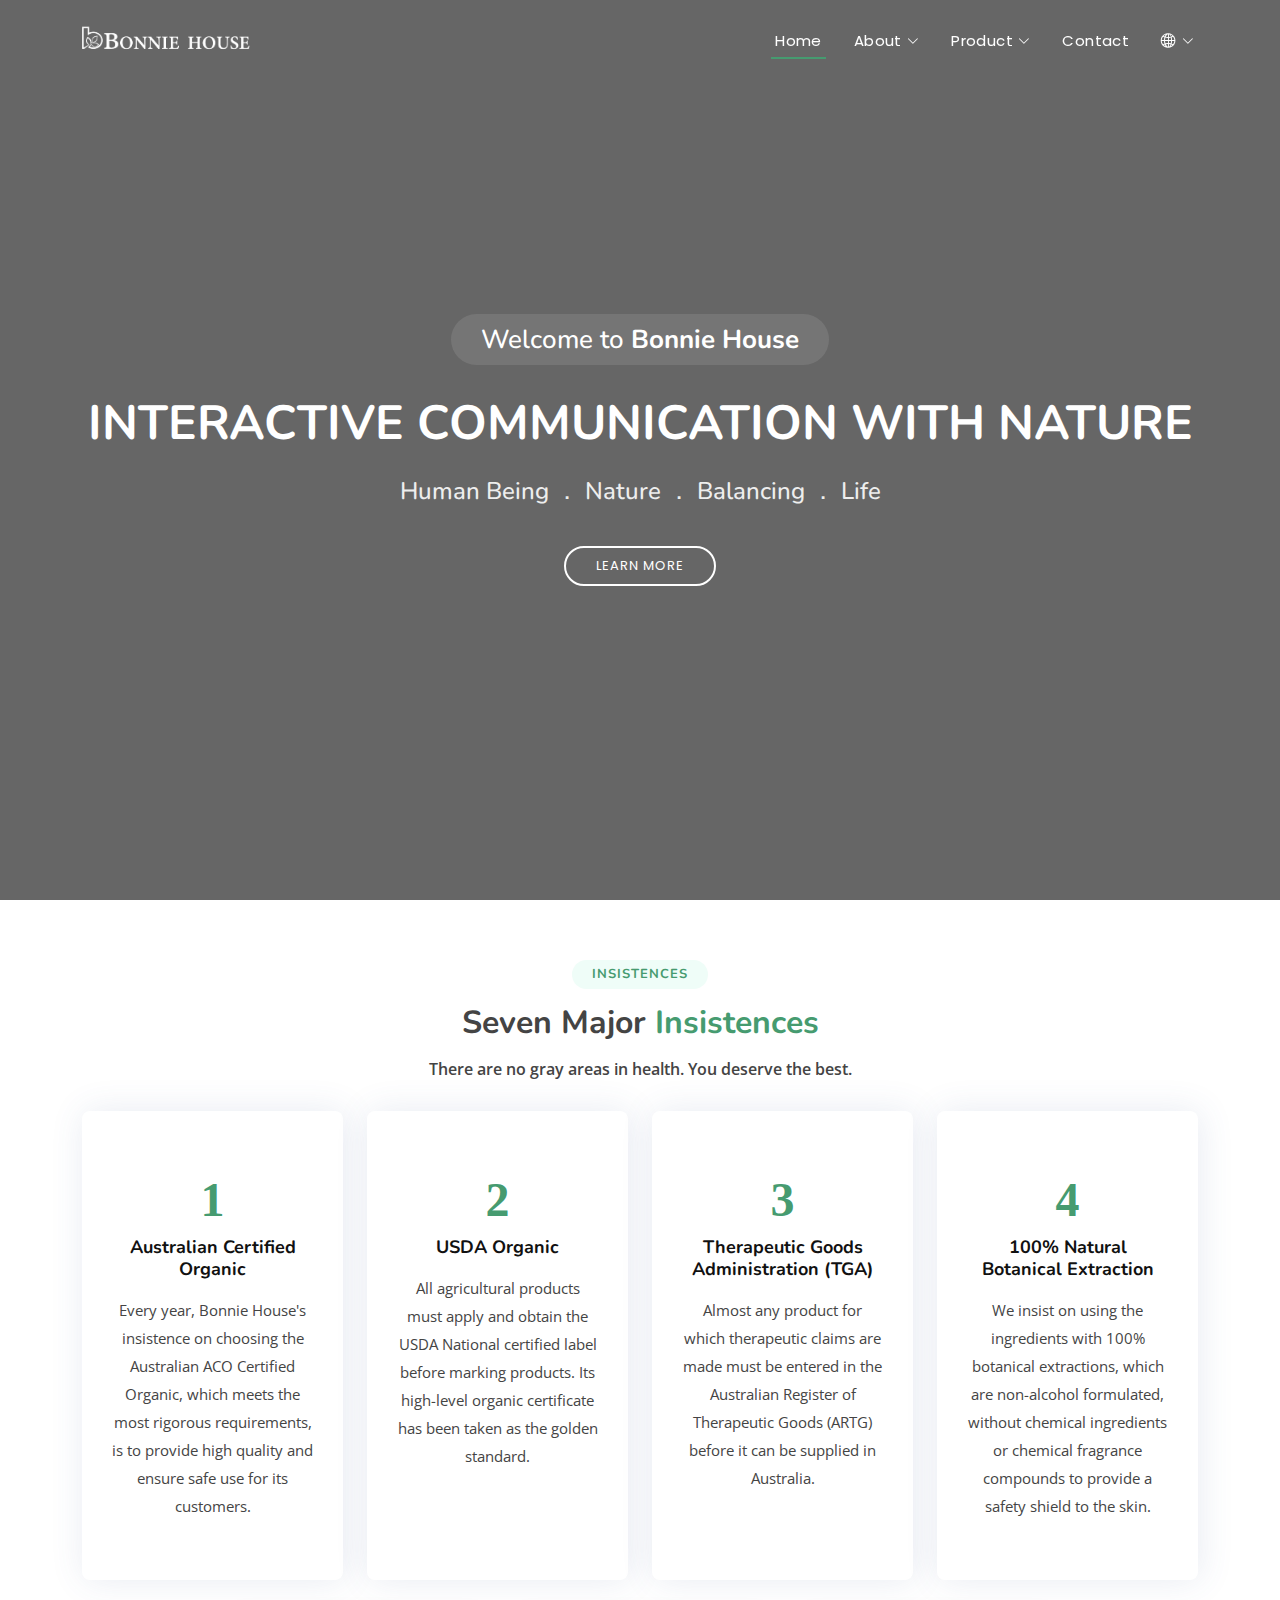
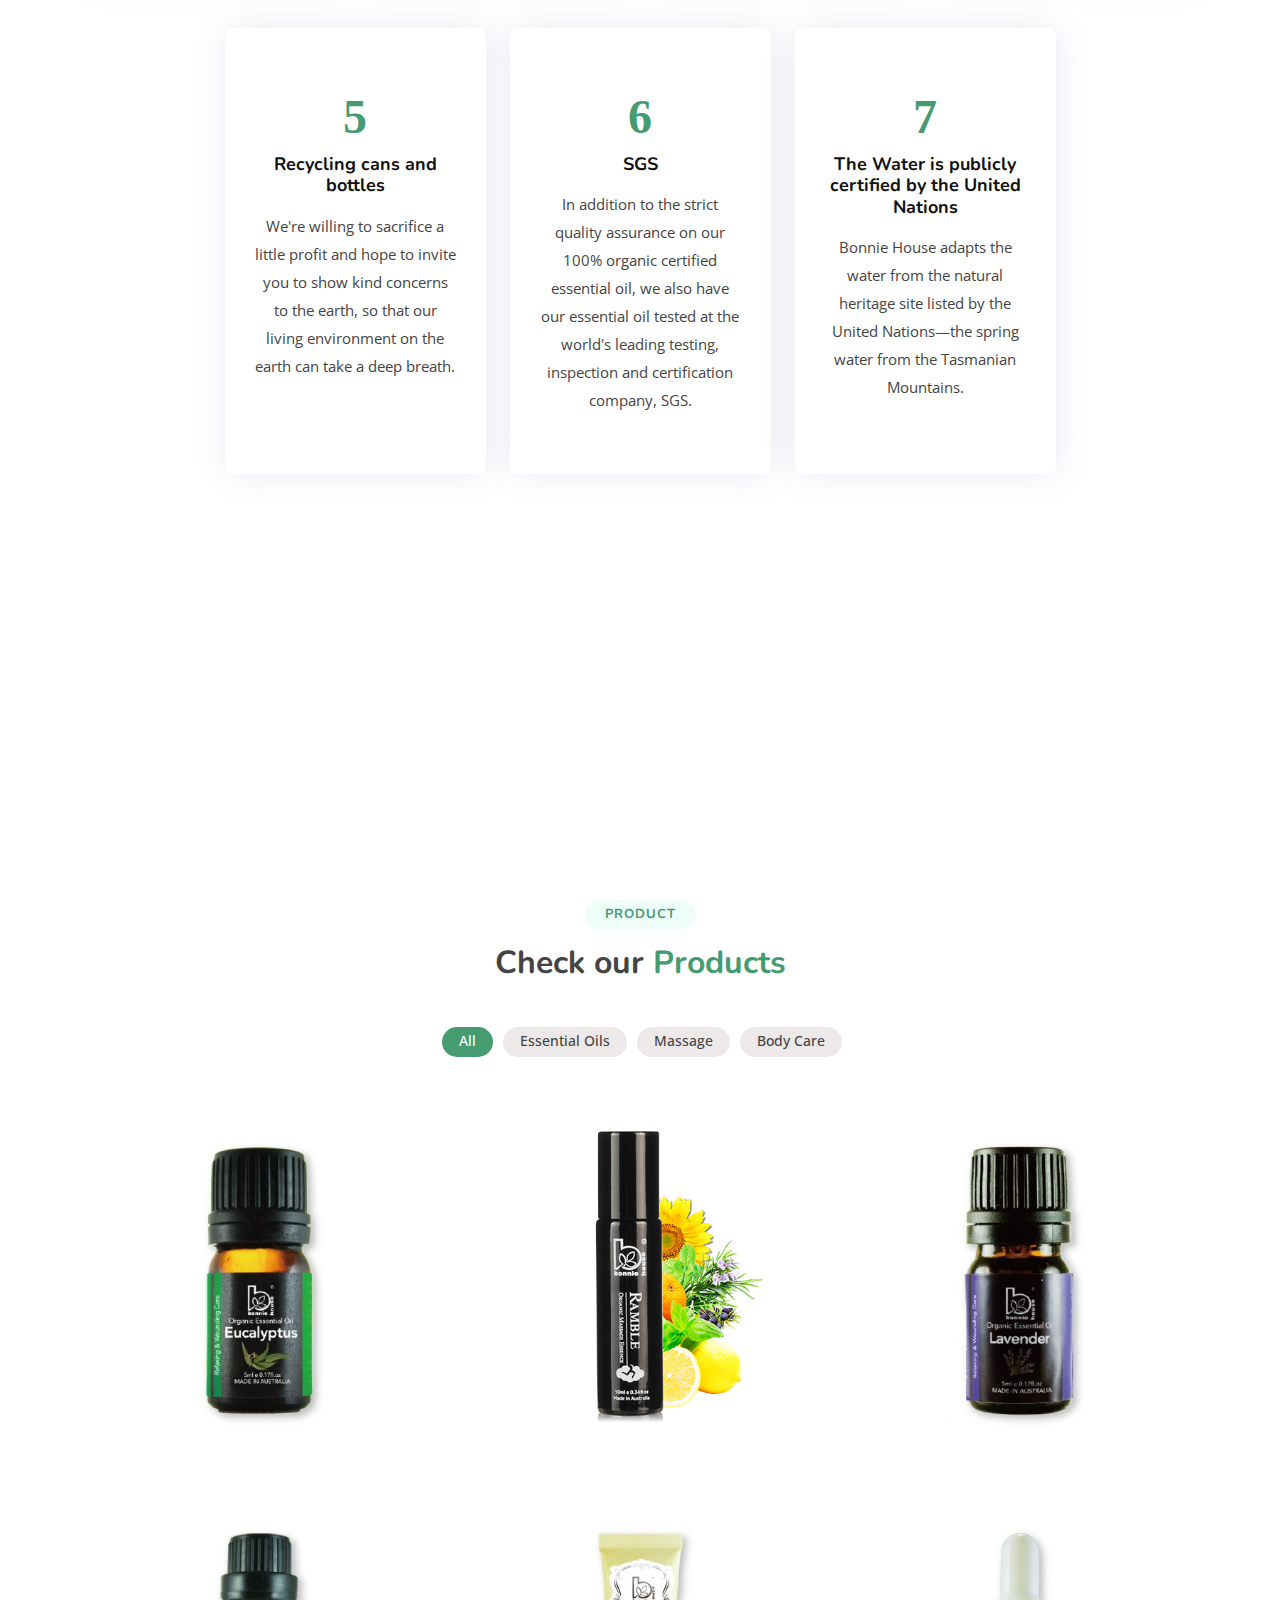
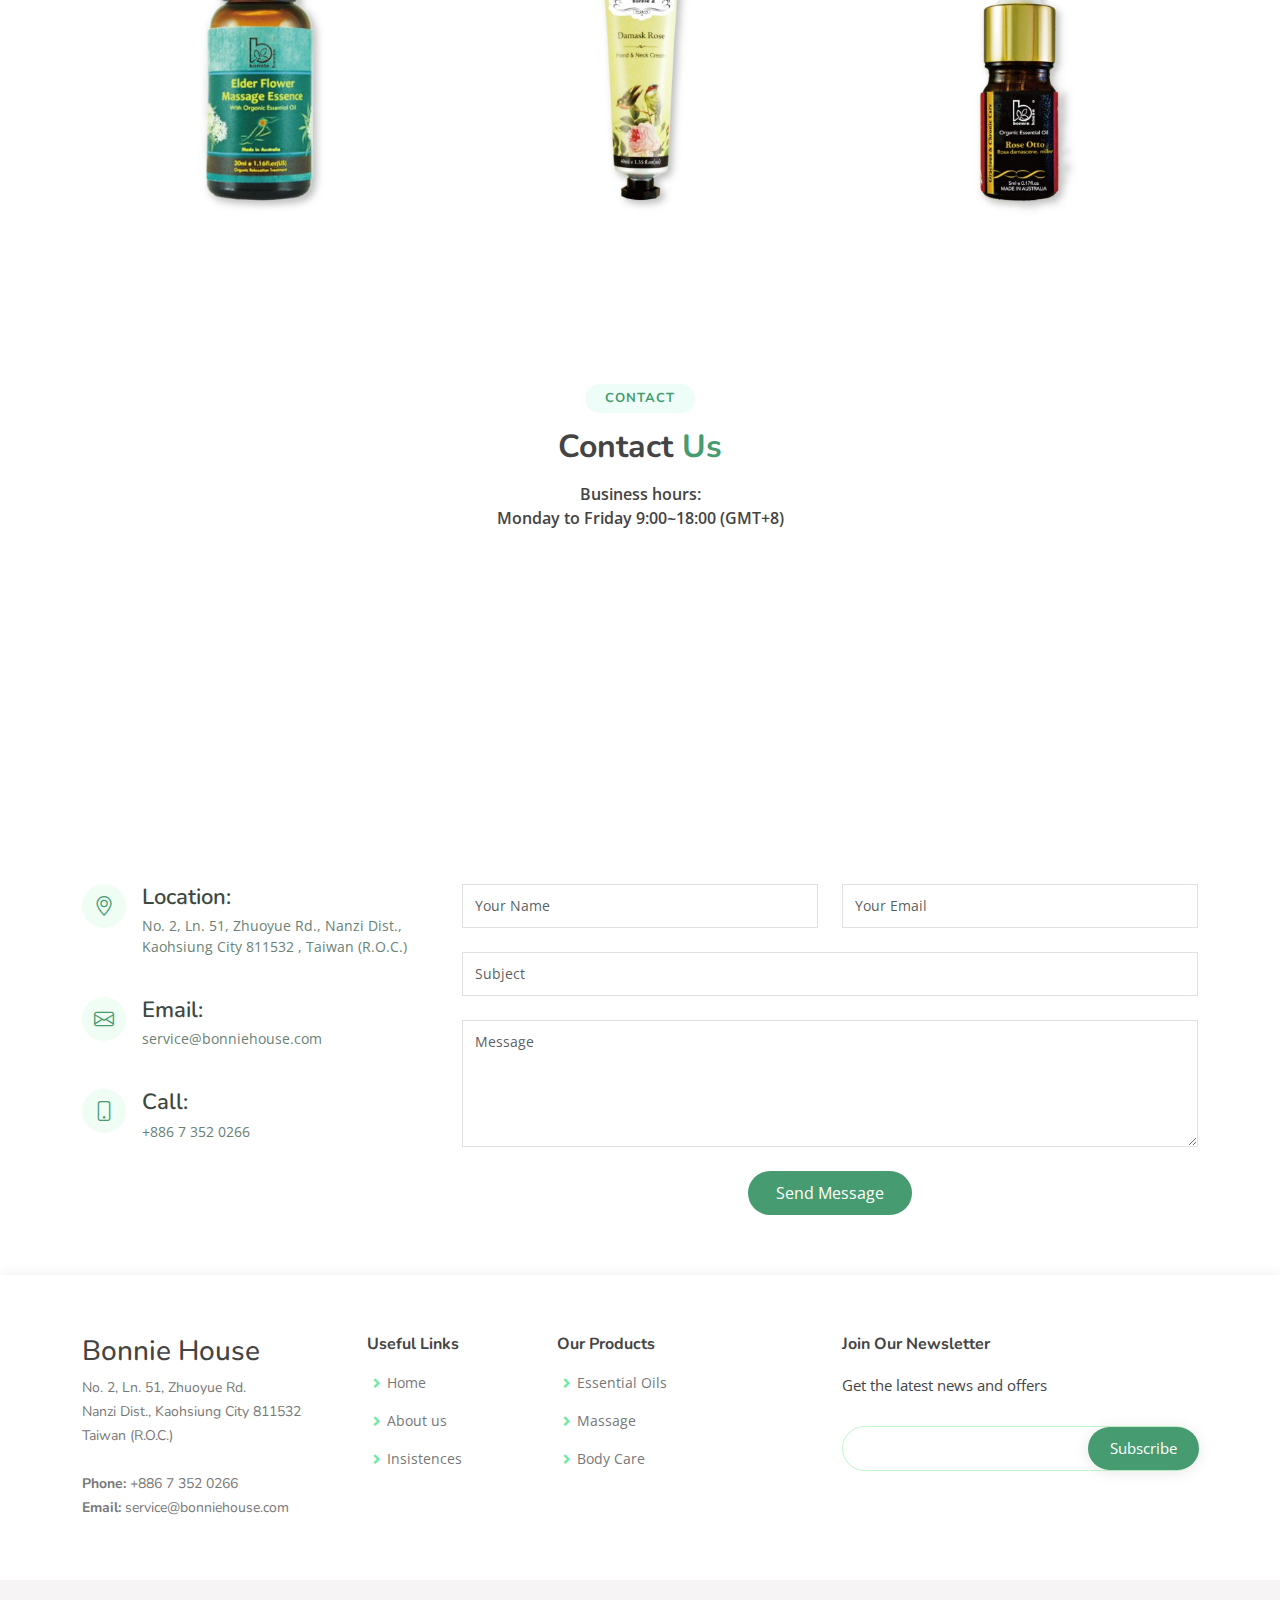
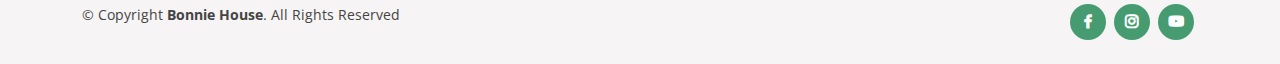
==== en/index.html @ b253e97f "1.0.6 change index language" ====
<!DOCTYPE html>
<html lang="en">

<head>
    <meta charset="utf-8">
    <meta content="width=device-width, initial-scale=1.0" name="viewport">

    <title>Bonnie House</title>
    <meta content="" name="description">
    <meta content="" name="keywords">

    <!-- Favicons -->
    <link href="../assets/img/favicon.png" rel="icon">
    <link href="../assets/img/apple-touch-icon.png" rel="apple-touch-icon">

    <!-- Google Fonts -->
    <link href="https://fonts.googleapis.com/css?family=Open+Sans:300,300i,400,400i,600,600i,700,700i|Nunito:300,300i,400,400i,600,600i,700,700i|Poppins:300,300i,400,400i,500,500i,600,600i,700,700i" rel="stylesheet">

    <!-- Vendor CSS Files -->
    <link href="../assets/vendor/bootstrap/css/bootstrap.min.css" rel="stylesheet">
    <link href="../assets/vendor/bootstrap-icons/bootstrap-icons.css" rel="stylesheet">
    <link href="../assets/vendor/boxicons/css/boxicons.min.css" rel="stylesheet">
    <link href="../assets/vendor/glightbox/css/glightbox.min.css" rel="stylesheet">
    <link href="../assets/vendor/swiper/swiper-bundle.min.css" rel="stylesheet">

    <!-- Template Main CSS File -->
    <link href="css/style.css" rel="stylesheet">
</head>

<body>

    <!-- ======= Header ======= -->
    <header id="header" class="fixed-top ">
        <div class="container d-flex align-items-center justify-content-between">

            <h1 class="logo">
                <a href="index.html"><img src="../assets/img/Logo.png" class="img-fluid" alt=""></a>
            </h1>
            <!-- Uncomment below if you prefer to use an image logo -->
            <!-- <a href="index.html" class="logo"><img src="../assets/img/logo.png" alt="" class="img-fluid"></a>-->

            <nav id="navbar" class="navbar">
                <ul>
                    <li><a class="nav-link scrollto active" href="#hero">Home</a></li>
                    <li class="dropdown"><a href="#insistences"><span>About</span> <i class="bi bi-chevron-down"></i></a>
                        <ul>
                            <li><a href="#">Brand Story</a></li>
                            <li><a href="#">Insistences</a></li>
                        </ul>
                    </li>
                    <li class="dropdown"><a href="#product"><span>Product</span> <i class="bi bi-chevron-down"></i></a>
                        <ul>
                            <li class="dropdown"><a href="#"><span>Essential Oils</span> <i class="bi bi-chevron-right"></i></a>
                                <ul>
                                    <li><a href="#">Leaf</a></li>
                                    <li><a href="#">Wood</a></li>
                                    <li><a href="#">Fruit</a></li>
                                    <li><a href="#">Flower</a></li>
                                </ul>
                            </li>
                            <li><a href="#">Massage</a></li>
                            <li><a href="#">Body Care</a></li>
                        </ul>
                    </li>
                    <li><a class="nav-link scrollto" href="#contact">Contact</a></li>
                    <li class="dropdown"><a href="#"><span class="bi bi-globe2"></span> <i class="bi bi-chevron-down"></i></a>
                        <ul>
                            <li><a href="../zh-tw/index.html" class="active">中文</a></li>
                            <li><a href="../en/index.html">English</a></li>
                        </ul>
                    </li>
                </ul>
                <i class="bi bi-list mobile-nav-toggle"></i>
            </nav>
            <!-- .navbar -->

        </div>
    </header>
    <!-- End Header -->

    <!-- ======= Hero Section ======= -->
    <section id="hero">
        <div class="hero-container">
            <h3>Welcome to <strong>Bonnie House</strong></h3>
            <h1>Interactive communication with nature</h1>
            <p></p>
            <h2>Human Being ． Nature ． Balancing ． Life</h2>
            <a href="#about" class="btn-get-started scrollto">Learn more</a>
        </div>
    </section>
    <!-- End Hero -->

    <main id="main">

        <!-- ======= Insistences Section ======= -->
        <section id="insistences" class="insistences">
            <div class="container">

                <div class="section-title">
                    <h2>Insistences</h2>
                    <h3>Seven Major <span>Insistences</span></h3>
                    <p>There are no gray areas in health. You deserve the best.</p>
                </div>

                <div class="row ins-top">
                    <div class="col-md-6 col-lg-3 d-flex align-items-stretch mb-5">
                        <div class="icon-box">
                            <!-- <div class="icon"><i class="bx bx-world"></i></div> -->
                            <div class="icon"><i class="bx">1</i></div>
                            <h4 class="title"><a href="">Australian Certified Organic</a></h4>
                            <p class="description">Every year, Bonnie House's insistence on choosing the Australian ACO Certified Organic, which meets the most rigorous requirements, is to provide high quality and ensure safe use for its customers.</p>
                        </div>
                    </div>

                    <div class="col-md-6 col-lg-3 d-flex align-items-stretch mb-5">
                        <div class="icon-box">
                            <div class="icon"><i class="bx">2</i></div>
                            <h4 class="title"><a href="">USDA Organic</a></h4>
                            <p class="description">All agricultural products must apply and obtain the USDA National certified label before marking products. Its high-level organic certificate has been taken as the golden standard.</p>
                        </div>
                    </div>

                    <div class="col-md-6 col-lg-3 d-flex align-items-stretch mb-5">
                        <div class="icon-box">
                            <div class="icon"><i class="bx">3</i></div>
                            <h4 class="title"><a href="">Therapeutic Goods Administration (TGA)</a></h4>
                            <p class="description">Almost any product for which therapeutic claims are made must be entered in the Australian Register of Therapeutic Goods (ARTG) before it can be supplied in Australia.</p>
                        </div>
                    </div>

                    <div class="col-md-6 col-lg-3 d-flex align-items-stretch mb-5">
                        <div class="icon-box">
                            <div class="icon"><i class="bx">4</i></div>
                            <h4 class="title"><a href="">100% Natural Botanical Extraction</a></h4>
                            <p class="description">We insist on using the ingredients with 100% botanical extractions, which are non-alcohol formulated, without chemical ingredients or chemical fragrance compounds to provide a safety shield to the skin.</p>
                        </div>
                    </div>
                </div>
                <div class="row ins_button" style="text-align: center;">
                    <div class="col-md-6 col-lg-3 d-flex align-items-stretch mb-5">
                        <div class="icon-box">
                            <div class="icon"><i class="bx">5</i></div>
                            <h4 class="title"><a href="">Recycling cans and bottles</a></h4>
                            <p class="description">We're willing to sacrifice a little profit and hope to invite you to show kind concerns to the earth, so that our living environment on the earth can take a deep breath.</p>
                        </div>
                    </div>

                    <div class="col-md-6 col-lg-3 d-flex align-items-stretch mb-5">
                        <div class="icon-box">
                            <div class="icon"><i class="bx">6</i></div>
                            <h4 class="title"><a href="">SGS</a></h4>
                            <p class="description">In addition to the strict quality assurance on our 100% organic certified essential oil, we also have our essential oil tested at the world's leading testing, inspection and certification company, SGS.</p>
                        </div>
                    </div>

                    <div class="col-md-6 col-lg-3 d-flex align-items-stretch mb-5">
                        <div class="icon-box">
                            <div class="icon"><i class="bx">7</i></div>
                            <h4 class="title"><a href="">The Water is publicly certified by the United Nations</a></h4>
                            <p class="description">Bonnie House adapts the water from the natural heritage site listed by the United Nations—the spring water from the Tasmanian Mountains.</p>
                        </div>
                    </div>
                </div>

            </div>
        </section>
        <!-- End insistences Section -->

        <!-- ======= Lau Section ======= -->
        <section id="lau" class="lau">
            <div class="container">

                <div class="text-center">
                    <h3>Learn More About Us</h3>
                    <p></p>
                    <p>Bonnie House holds the concepts of "care for people, use natural elements, balance ecology, enjoy life" and differing from the regular products by insisting the selection of botanical extractions.</p>
                    <a class="lau-btn" href="#">Learn more</a>
                </div>

            </div>
        </section>
        <!-- End lau Section -->

        <!-- ======= Product Section ======= -->
        <section id="product" class="product">
            <div class="container">

                <div class="section-title">
                    <h2>Product</h2>
                    <h3>Check our <span>Products</span></h3>
                    <p></p>
                </div>

                <div class="row">
                    <div class="col-lg-12 d-flex justify-content-center">
                        <ul id="product-flters">
                            <li data-filter="*" class="filter-active">All</li>
                            <li data-filter=".filter-essential_oil">Essential Oils</li>
                            <li data-filter=".filter-massage">Massage</li>
                            <li data-filter=".filter-body_care">Body Care</li>
                        </ul>
                    </div>
                </div>

                <div class="row product-container">

                    <div class="col-lg-4 col-md-6 product-item filter-essential_oil">
                        <img src="../assets/img/product/product-1.jpg" class="img-fluid" alt="">
                        <div class="product-info">
                            <h4>Eucalyptus Essential Oil 5ml</h4>
                            <p>Tags: essential_oil</p>
                            <a href="../assets/img/product/product-1.jpg" data-gallery="productGallery" class="product-lightbox preview-link" title="Eucalyptus Essential Oil"><i class="bx bx-plus"></i></a>
                            <a href="#" class="details-link" title="More Details"><i class="bx bx-link"></i></a>
                        </div>
                    </div>

                    <div class="col-lg-4 col-md-6 product-item filter-massage">
                        <img src="../assets/img/product/product-2.jpg" class="img-fluid" alt="">
                        <div class="product-info">
                            <h4>Ramble Massage Essence 10ml</h4>
                            <p>Tags: massage</p>
                            <a href="../assets/img/product/product-2.jpg" data-gallery="productGallery" class="product-lightbox preview-link" title="Ramble Massage Essence"><i class="bx bx-plus"></i></a>
                            <a href="#" class="details-link" title="More Details"><i class="bx bx-link"></i></a>
                        </div>
                    </div>

                    <div class="col-lg-4 col-md-6 product-item filter-essential_oil">
                        <img src="../assets/img/product/product-3.jpg" class="img-fluid" alt="">
                        <div class="product-info">
                            <h4>Lavender Essential Oil 5ml</h4>
                            <p>Tags: essential_oil</p>
                            <a href="../assets/img/product/product-3.jpg" data-gallery="productGallery" class="product-lightbox preview-link" title="Lavender Essential Oil"><i class="bx bx-plus"></i></a>
                            <a href="#" class="details-link" title="More Details"><i class="bx bx-link"></i></a>
                        </div>
                    </div>

                    <div class="col-lg-4 col-md-6 product-item filter-essential_oil filter-massage">
                        <img src="../assets/img/product/product-4.jpg" class="img-fluid" alt="">
                        <div class="product-info">
                            <h4>Elder Flower Massage Essence with Organic Essential Oil 30ml</h4>
                            <p>Tags: essential_oil, massage</p>
                            <a href="../assets/img/product/product-4.jpg" data-gallery="productGallery" class="product-lightbox preview-link" title="Elder Flower Massage Essence with Organic Essential Oil"><i class="bx bx-plus"></i></a>
                            <a href="#" class="details-link" title="More Details"><i class="bx bx-link"></i></a>
                        </div>
                    </div>

                    <div class="col-lg-4 col-md-6 product-item filter-body_care">
                        <img src="../assets/img/product/product-5.jpg" class="img-fluid" alt="">
                        <div class="product-info">
                            <h4>Damask Rose Hand & Neck Cream 40ml</h4>
                            <p>Tags: body_care</p>
                            <a href="../assets/img/product/product-5.jpg" data-gallery="productGallery" class="product-lightbox preview-link" title="Damask Rose Hand & Neck Cream"><i class="bx bx-plus"></i></a>
                            <a href="#" class="details-link" title="More Details"><i class="bx bx-link"></i></a>
                        </div>
                    </div>

                    <div class="col-lg-4 col-md-6 product-item filter-essential_oil">
                        <img src="../assets/img/product/product-6.jpg" class="img-fluid" alt="">
                        <div class="product-info">
                            <h4>Rose Otto Essential Oil 5ml</h4>
                            <p>Tags: essential_oil</p>
                            <a href="../assets/img/product/product-6.jpg" data-gallery="productGallery" class="product-lightbox preview-link" title="Rose Otto Essential Oil"><i class="bx bx-plus"></i></a>
                            <a href="#" class="details-link" title="More Details"><i class="bx bx-link"></i></a>
                        </div>
                    </div>

                </div>

            </div>
        </section>
        <!-- End Product Section -->

        <!-- ======= Contact Section ======= -->
        <section id="contact" class="contact">
            <div class="container">

                <div class="section-title">
                    <h2>Contact</h2>
                    <h3>Contact <span>Us</span></h3>
                    <p>Business hours: <br>Monday to Friday 9:00~18:00 (GMT+8)</p>
                </div>

                <div>
                    <iframe style="border:0; width: 100%; height: 270px;" src="https://www.google.com/maps/embed?pb=!1m18!1m12!1m3!1d3679.367869175059!2d120.33000917590645!3d22.75172532638025!2m3!1f0!2f0!3f0!3m2!1i1024!2i768!4f13.1!3m3!1m2!1s0x346e0fc9a9be96d5%3A0x4bb65f1579b6d63a!2zQm9ubmllIEhvdXNlIOakjeS6q-WutuiCoeS7veaciemZkOWFrOWPuCDnuL3lhazlj7g!5e0!3m2!1szh-TW!2stw!4v1702908023723!5m2!1szh-TW!2stw"
                        frameborder="0" allowfullscreen></iframe>
                </div>

                <div class="row mt-5">

                    <div class="col-lg-4">
                        <div class="info">
                            <div class="address">
                                <i class="bi bi-geo-alt"></i>
                                <h4>Location:</h4>
                                <p>No. 2, Ln. 51, Zhuoyue Rd., Nanzi Dist., Kaohsiung City 811532 , Taiwan (R.O.C.)</p>
                            </div>

                            <div class="email">
                                <i class="bi bi-envelope"></i>
                                <h4>Email:</h4>
                                <p>service@bonniehouse.com</p>
                            </div>

                            <div class="phone">
                                <i class="bi bi-phone"></i>
                                <h4>Call:</h4>
                                <p>+886 7 352 0266</p>
                            </div>

                        </div>

                    </div>

                    <div class="col-lg-8 mt-5 mt-lg-0">

                        <form action="" method="post" role="form" class="php-email-form">
                            <div class="row">
                                <div class="col-md-6 form-group">
                                    <input type="text" name="name" class="form-control" id="name" placeholder="Your Name" required>
                                </div>
                                <div class="col-md-6 form-group mt-3 mt-md-0">
                                    <input type="email" class="form-control" name="email" id="email" placeholder="Your Email" required>
                                </div>
                            </div>
                            <div class="form-group mt-3">
                                <input type="text" class="form-control" name="subject" id="subject" placeholder="Subject" required>
                            </div>
                            <div class="form-group mt-3">
                                <textarea class="form-control" name="message" rows="5" placeholder="Message" required></textarea>
                            </div>
                            <div class="my-3">
                                <div class="loading">Loading</div>
                                <div class="error-message"></div>
                                <div class="sent-message">Your message has been sent. Thank you!</div>
                            </div>
                            <div class="text-center"><button type="submit">Send Message</button></div>
                        </form>

                    </div>

                </div>

            </div>
        </section>
        <!-- End Contact Section -->

    </main>
    <!-- End #main -->

    <!-- ======= Footer ======= -->
    <footer id="footer">

        <div class="footer-top">
            <div class="container">
                <div class="row">

                    <div class="col-lg-3 col-md-6 footer-contact">
                        <h3>Bonnie House</h3>
                        <p>
                            No. 2, Ln. 51, Zhuoyue Rd. <br> Nanzi Dist., Kaohsiung City 811532<br> Taiwan (R.O.C.) <br><br>
                            <strong>Phone:</strong> +886 7 352 0266<br>
                            <strong>Email:</strong> service@bonniehouse.com<br>
                        </p>
                    </div>

                    <div class="col-lg-2 col-md-6 footer-links">
                        <h4>Useful Links</h4>
                        <ul>
                            <li><i class="bx bx-chevron-right"></i> <a href="#">Home</a></li>
                            <li><i class="bx bx-chevron-right"></i> <a href="#">About us</a></li>
                            <li><i class="bx bx-chevron-right"></i> <a href="#">Insistences</a></li>
                        </ul>
                    </div>

                    <div class="col-lg-3 col-md-6 footer-links">
                        <h4>Our Products</h4>
                        <ul>
                            <li><i class="bx bx-chevron-right"></i> <a href="#">Essential Oils</a></li>
                            <li><i class="bx bx-chevron-right"></i> <a href="#">Massage</a></li>
                            <li><i class="bx bx-chevron-right"></i> <a href="#">Body Care</a></li>
                        </ul>
                    </div>

                    <div class="col-lg-4 col-md-6 footer-newsletter">
                        <h4>Join Our Newsletter</h4>
                        <p>Get the latest news and offers</p>
                        <form action="" method="post">
                            <input type="email" name="email"><input type="submit" value="Subscribe">
                        </form>
                    </div>

                </div>
            </div>
        </div>

        <div class="container d-md-flex py-4">

            <div class="me-md-auto text-center text-md-start">
                <div class="copyright">
                    &copy; Copyright <strong><span>Bonnie House</span></strong>. All Rights Reserved
                </div>
            </div>
            <div class="social-links text-center text-md-right pt-3 pt-md-0">
                <a href="https://www.facebook.com/bonniehouse.tw" class="facebook"><i class="bx bxl-facebook"></i></a>
                <a href="https://www.instagram.com/bonniehouse_tw/?fbclid=IwAR2ibJ_xC1nSHJnDz2khblFu-8O1EaRS_HgHTK_Aj7zbgp2jigSZxy73pw4" class="instagram"><i class="bx bxl-instagram"></i></a>
                <a href="https://www.youtube.com/@bhinformationBonnieHouse" class="google-plus"><i class="bx bxl-youtube"></i></a>
            </div>
        </div>
    </footer>
    <!-- End Footer -->

    <a href="#" class="back-to-top d-flex align-items-center justify-content-center"><i class="bi bi-arrow-up-short"></i></a>

    <!-- Vendor JS Files -->
    <script src="../assets/vendor/bootstrap/js/bootstrap.bundle.min.js"></script>
    <script src="../assets/vendor/glightbox/js/glightbox.min.js"></script>
    <script src="../assets/vendor/isotope-layout/isotope.pkgd.min.js"></script>
    <script src="../assets/vendor/swiper/swiper-bundle.min.js"></script>

    <!-- Template Main JS File -->
    <script src="../assets/js/main.js"></script>

</body>

</html>
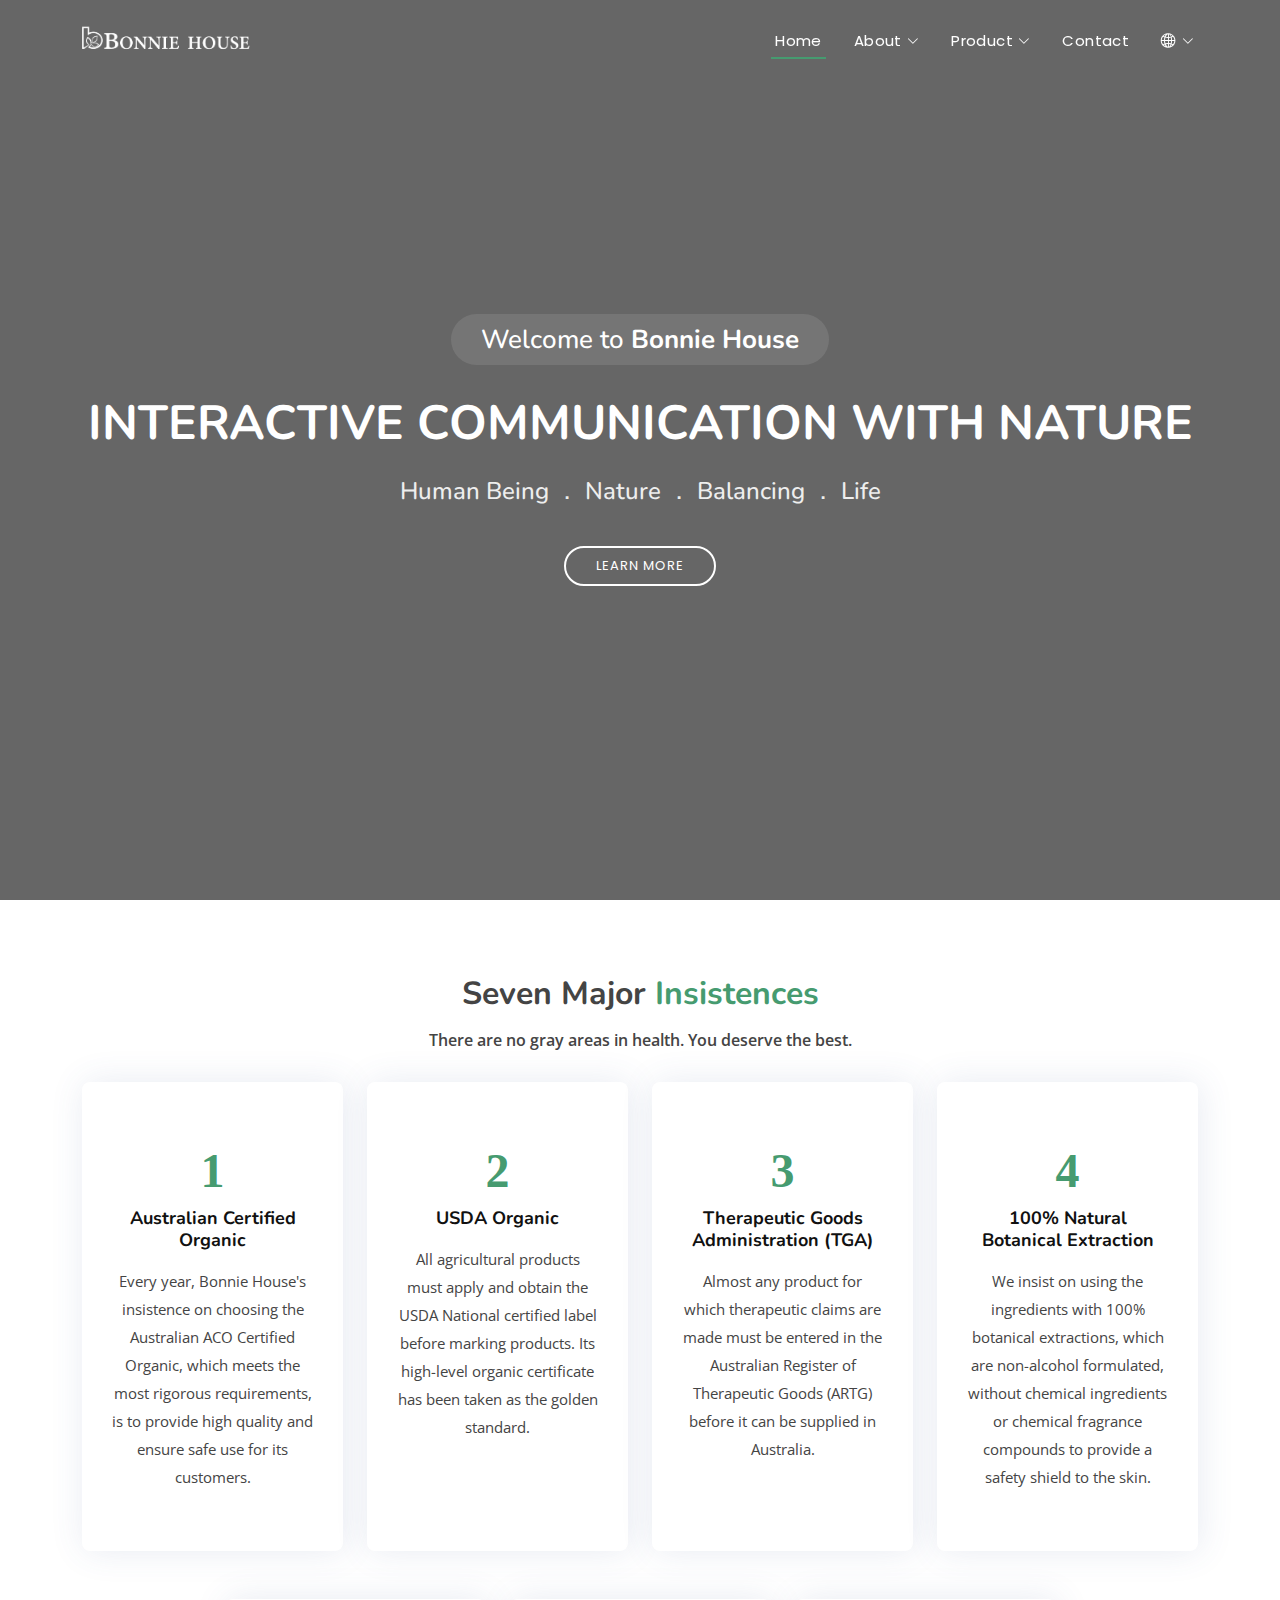
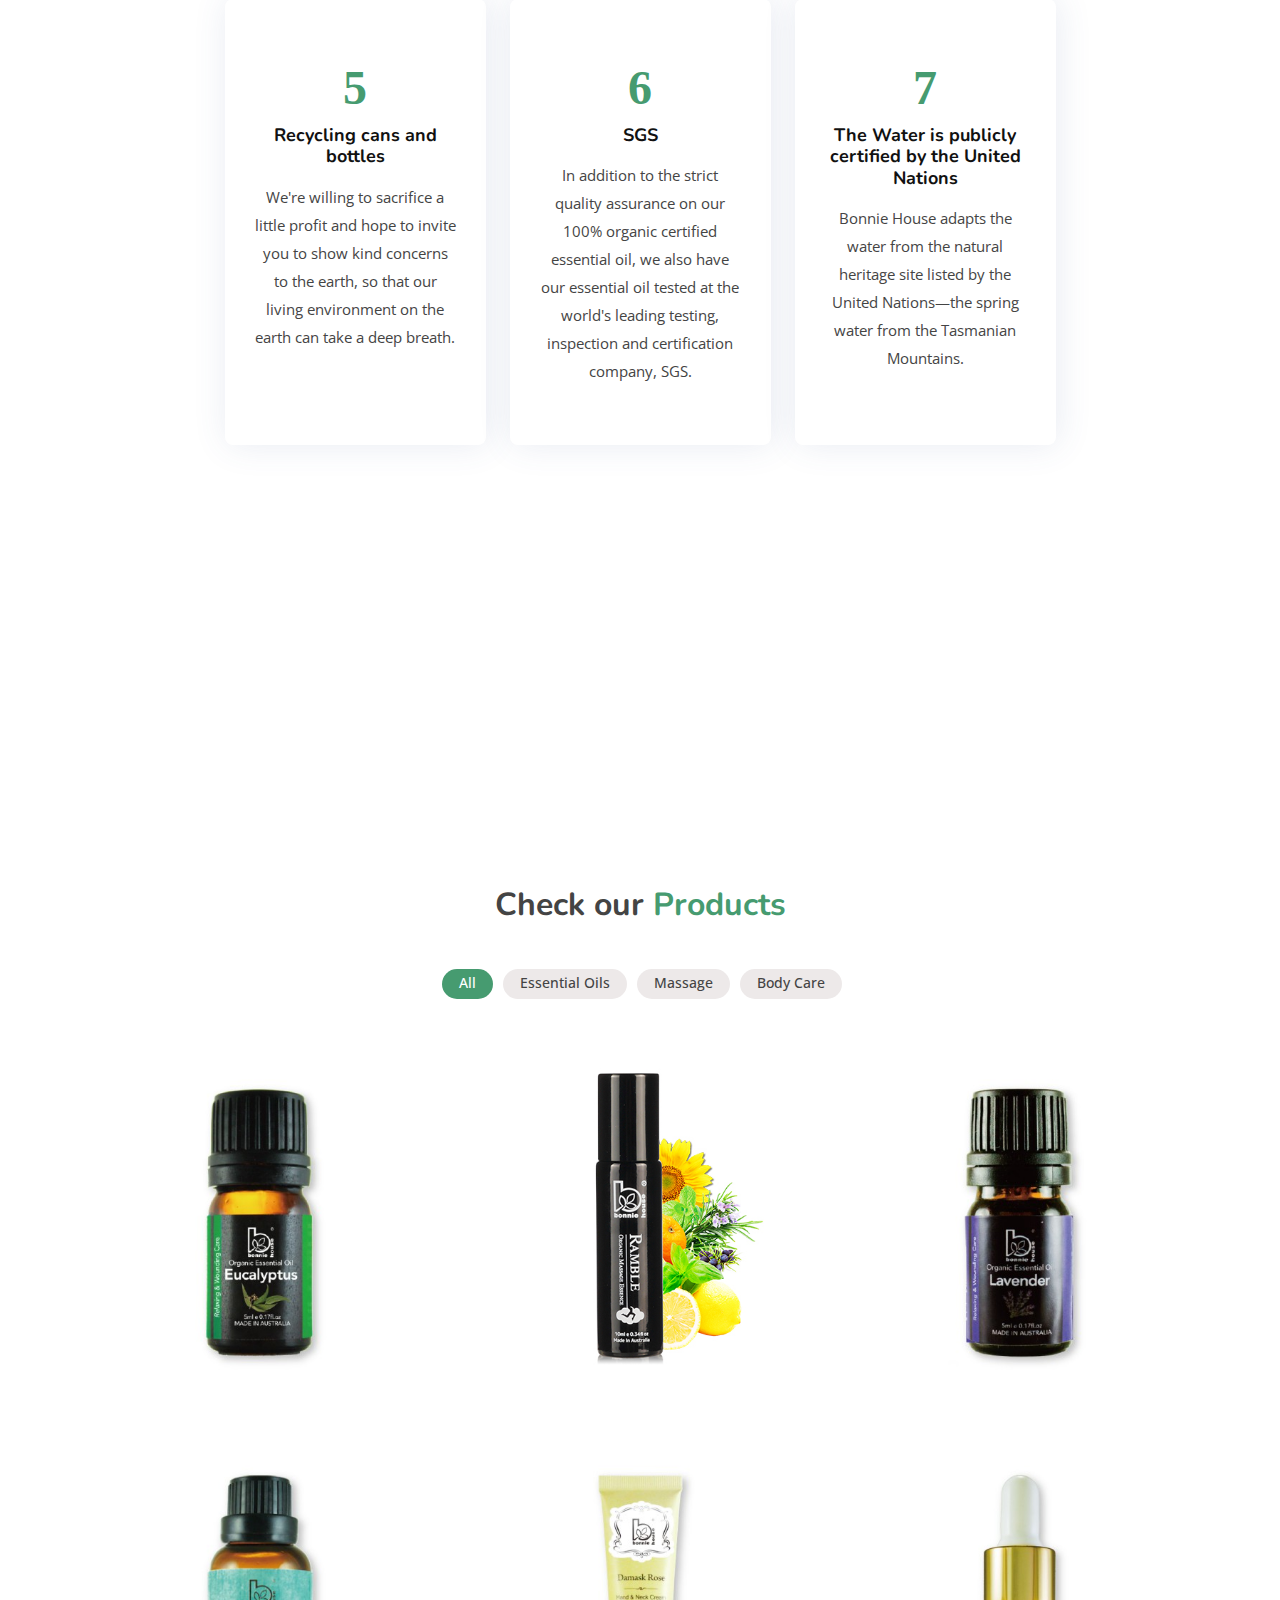
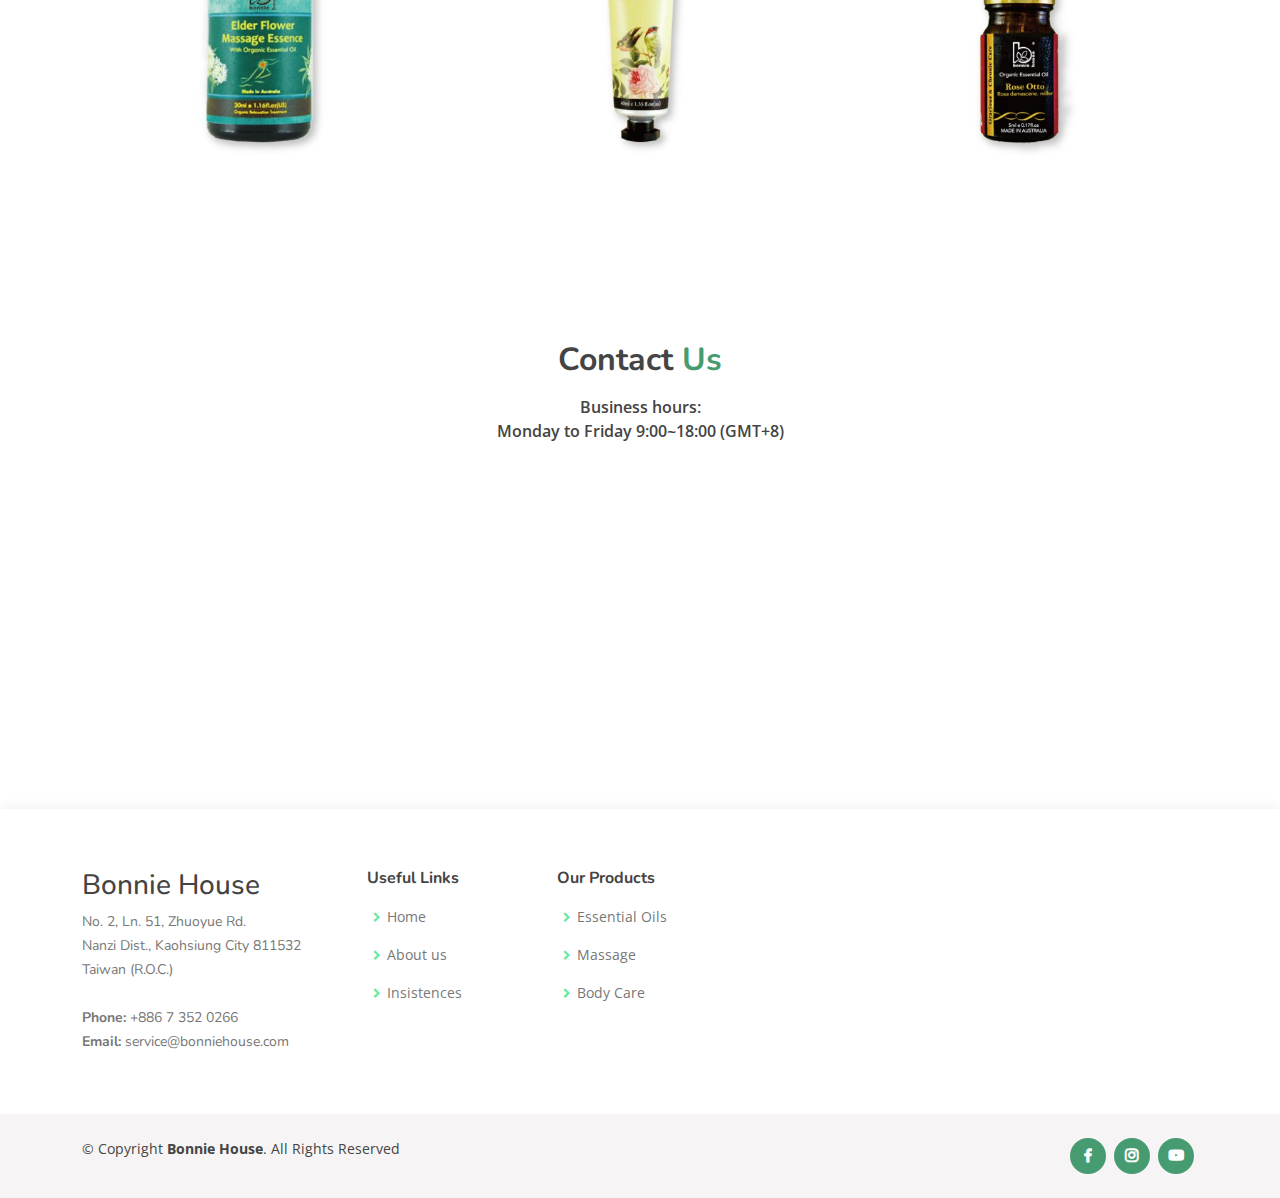
==== commit b665d80c: "1.0.7 added error_404 page, bug fixed" ====
--- a/en/index.html
+++ b/en/index.html
@@ -44,26 +44,26 @@
                     <li><a class="nav-link scrollto active" href="#hero">Home</a></li>
                     <li class="dropdown"><a href="#insistences"><span>About</span> <i class="bi bi-chevron-down"></i></a>
                         <ul>
-                            <li><a href="#">Brand Story</a></li>
-                            <li><a href="#">Insistences</a></li>
+                            <li><a href="../error/en/404.html">Brand Story</a></li>
+                            <li><a href="../error/en/404.html">Insistences</a></li>
                         </ul>
                     </li>
                     <li class="dropdown"><a href="#product"><span>Product</span> <i class="bi bi-chevron-down"></i></a>
                         <ul>
-                            <li class="dropdown"><a href="#"><span>Essential Oils</span> <i class="bi bi-chevron-right"></i></a>
+                            <li class="dropdown"><a href="../error/en/404.html"><span>Essential Oils</span> <i class="bi bi-chevron-right"></i></a>
                                 <ul>
-                                    <li><a href="#">Leaf</a></li>
-                                    <li><a href="#">Wood</a></li>
-                                    <li><a href="#">Fruit</a></li>
-                                    <li><a href="#">Flower</a></li>
+                                    <li><a href="../error/en/404.html">Leaf</a></li>
+                                    <li><a href="../error/en/404.html">Wood</a></li>
+                                    <li><a href="../error/en/404.html">Fruit</a></li>
+                                    <li><a href="../error/en/404.html">Flower</a></li>
                                 </ul>
                             </li>
-                            <li><a href="#">Massage</a></li>
-                            <li><a href="#">Body Care</a></li>
+                            <li><a href="../error/en/404.html">Massage</a></li>
+                            <li><a href="../error/en/404.html">Body Care</a></li>
                         </ul>
                     </li>
                     <li><a class="nav-link scrollto" href="#contact">Contact</a></li>
-                    <li class="dropdown"><a href="#"><span class="bi bi-globe2"></span> <i class="bi bi-chevron-down"></i></a>
+                    <li class="dropdown"><a href="../error/en/404.html"><span class="bi bi-globe2"></span> <i class="bi bi-chevron-down"></i></a>
                         <ul>
                             <li><a href="../zh-tw/index.html" class="active">中文</a></li>
                             <li><a href="../en/index.html">English</a></li>
@@ -85,7 +85,7 @@
             <h1>Interactive communication with nature</h1>
             <p></p>
             <h2>Human Being ． Nature ． Balancing ． Life</h2>
-            <a href="#about" class="btn-get-started scrollto">Learn more</a>
+            <a href="#insistences" class="btn-get-started scrollto">Learn more</a>
         </div>
     </section>
     <!-- End Hero -->
@@ -97,7 +97,7 @@
             <div class="container">
 
                 <div class="section-title">
-                    <h2>Insistences</h2>
+                    <!-- <h2>Insistences</h2> -->
                     <h3>Seven Major <span>Insistences</span></h3>
                     <p>There are no gray areas in health. You deserve the best.</p>
                 </div>
@@ -174,7 +174,7 @@
                     <h3>Learn More About Us</h3>
                     <p></p>
                     <p>Bonnie House holds the concepts of "care for people, use natural elements, balance ecology, enjoy life" and differing from the regular products by insisting the selection of botanical extractions.</p>
-                    <a class="lau-btn" href="#">Learn more</a>
+                    <a class="lau-btn" href="#insistences">Learn more</a>
                 </div>
 
             </div>
@@ -186,7 +186,7 @@
             <div class="container">
 
                 <div class="section-title">
-                    <h2>Product</h2>
+                    <!-- <h2>Product</h2> -->
                     <h3>Check our <span>Products</span></h3>
                     <p></p>
                 </div>
@@ -210,7 +210,7 @@
                             <h4>Eucalyptus Essential Oil 5ml</h4>
                             <p>Tags: essential_oil</p>
                             <a href="../assets/img/product/product-1.jpg" data-gallery="productGallery" class="product-lightbox preview-link" title="Eucalyptus Essential Oil"><i class="bx bx-plus"></i></a>
-                            <a href="#" class="details-link" title="More Details"><i class="bx bx-link"></i></a>
+                            <a href="../error/en/404.html" class="details-link" title="More Details"><i class="bx bx-link"></i></a>
                         </div>
                     </div>
 
@@ -220,7 +220,7 @@
                             <h4>Ramble Massage Essence 10ml</h4>
                             <p>Tags: massage</p>
                             <a href="../assets/img/product/product-2.jpg" data-gallery="productGallery" class="product-lightbox preview-link" title="Ramble Massage Essence"><i class="bx bx-plus"></i></a>
-                            <a href="#" class="details-link" title="More Details"><i class="bx bx-link"></i></a>
+                            <a href="../error/en/404.html" class="details-link" title="More Details"><i class="bx bx-link"></i></a>
                         </div>
                     </div>
 
@@ -230,7 +230,7 @@
                             <h4>Lavender Essential Oil 5ml</h4>
                             <p>Tags: essential_oil</p>
                             <a href="../assets/img/product/product-3.jpg" data-gallery="productGallery" class="product-lightbox preview-link" title="Lavender Essential Oil"><i class="bx bx-plus"></i></a>
-                            <a href="#" class="details-link" title="More Details"><i class="bx bx-link"></i></a>
+                            <a href="../error/en/404.html" class="details-link" title="More Details"><i class="bx bx-link"></i></a>
                         </div>
                     </div>
 
@@ -240,7 +240,7 @@
                             <h4>Elder Flower Massage Essence with Organic Essential Oil 30ml</h4>
                             <p>Tags: essential_oil, massage</p>
                             <a href="../assets/img/product/product-4.jpg" data-gallery="productGallery" class="product-lightbox preview-link" title="Elder Flower Massage Essence with Organic Essential Oil"><i class="bx bx-plus"></i></a>
-                            <a href="#" class="details-link" title="More Details"><i class="bx bx-link"></i></a>
+                            <a href="../error/en/404.html" class="details-link" title="More Details"><i class="bx bx-link"></i></a>
                         </div>
                     </div>
 
@@ -250,7 +250,7 @@
                             <h4>Damask Rose Hand & Neck Cream 40ml</h4>
                             <p>Tags: body_care</p>
                             <a href="../assets/img/product/product-5.jpg" data-gallery="productGallery" class="product-lightbox preview-link" title="Damask Rose Hand & Neck Cream"><i class="bx bx-plus"></i></a>
-                            <a href="#" class="details-link" title="More Details"><i class="bx bx-link"></i></a>
+                            <a href="../error/en/404.html" class="details-link" title="More Details"><i class="bx bx-link"></i></a>
                         </div>
                     </div>
 
@@ -260,7 +260,7 @@
                             <h4>Rose Otto Essential Oil 5ml</h4>
                             <p>Tags: essential_oil</p>
                             <a href="../assets/img/product/product-6.jpg" data-gallery="productGallery" class="product-lightbox preview-link" title="Rose Otto Essential Oil"><i class="bx bx-plus"></i></a>
-                            <a href="#" class="details-link" title="More Details"><i class="bx bx-link"></i></a>
+                            <a href="../error/en/404.html" class="details-link" title="More Details"><i class="bx bx-link"></i></a>
                         </div>
                     </div>
 
@@ -275,7 +275,7 @@
             <div class="container">
 
                 <div class="section-title">
-                    <h2>Contact</h2>
+                    <!-- <h2>Contact</h2> -->
                     <h3>Contact <span>Us</span></h3>
                     <p>Business hours: <br>Monday to Friday 9:00~18:00 (GMT+8)</p>
                 </div>
@@ -285,7 +285,7 @@
                         frameborder="0" allowfullscreen></iframe>
                 </div>
 
-                <div class="row mt-5">
+                <!-- <div class="row mt-5">
 
                     <div class="col-lg-4">
                         <div class="info">
@@ -338,7 +338,7 @@
 
                     </div>
 
-                </div>
+                </div> -->
 
             </div>
         </section>
@@ -366,28 +366,28 @@
                     <div class="col-lg-2 col-md-6 footer-links">
                         <h4>Useful Links</h4>
                         <ul>
-                            <li><i class="bx bx-chevron-right"></i> <a href="#">Home</a></li>
-                            <li><i class="bx bx-chevron-right"></i> <a href="#">About us</a></li>
-                            <li><i class="bx bx-chevron-right"></i> <a href="#">Insistences</a></li>
+                            <li><i class="bx bx-chevron-right"></i> <a href="../error/en/404.html">Home</a></li>
+                            <li><i class="bx bx-chevron-right"></i> <a href="../error/en/404.html">About us</a></li>
+                            <li><i class="bx bx-chevron-right"></i> <a href="../error/en/404.html">Insistences</a></li>
                         </ul>
                     </div>
 
                     <div class="col-lg-3 col-md-6 footer-links">
                         <h4>Our Products</h4>
                         <ul>
-                            <li><i class="bx bx-chevron-right"></i> <a href="#">Essential Oils</a></li>
-                            <li><i class="bx bx-chevron-right"></i> <a href="#">Massage</a></li>
-                            <li><i class="bx bx-chevron-right"></i> <a href="#">Body Care</a></li>
-                        </ul>
-                    </div>
-
-                    <div class="col-lg-4 col-md-6 footer-newsletter">
+                            <li><i class="bx bx-chevron-right"></i> <a href="../error/en/404.html">Essential Oils</a></li>
+                            <li><i class="bx bx-chevron-right"></i> <a href="../error/en/404.html">Massage</a></li>
+                            <li><i class="bx bx-chevron-right"></i> <a href="../error/en/404.html">Body Care</a></li>
+                        </ul>
+                    </div>
+
+                    <!-- <div class="col-lg-4 col-md-6 footer-newsletter">
                         <h4>Join Our Newsletter</h4>
                         <p>Get the latest news and offers</p>
                         <form action="" method="post">
                             <input type="email" name="email"><input type="submit" value="Subscribe">
                         </form>
-                    </div>
+                    </div> -->
 
                 </div>
             </div>
@@ -409,7 +409,7 @@
     </footer>
     <!-- End Footer -->
 
-    <a href="#" class="back-to-top d-flex align-items-center justify-content-center"><i class="bi bi-arrow-up-short"></i></a>
+    <a href="#hero" class="back-to-top d-flex align-items-center justify-content-center"><i class="bi bi-arrow-up-short"></i></a>
 
     <!-- Vendor JS Files -->
     <script src="../assets/vendor/bootstrap/js/bootstrap.bundle.min.js"></script>
